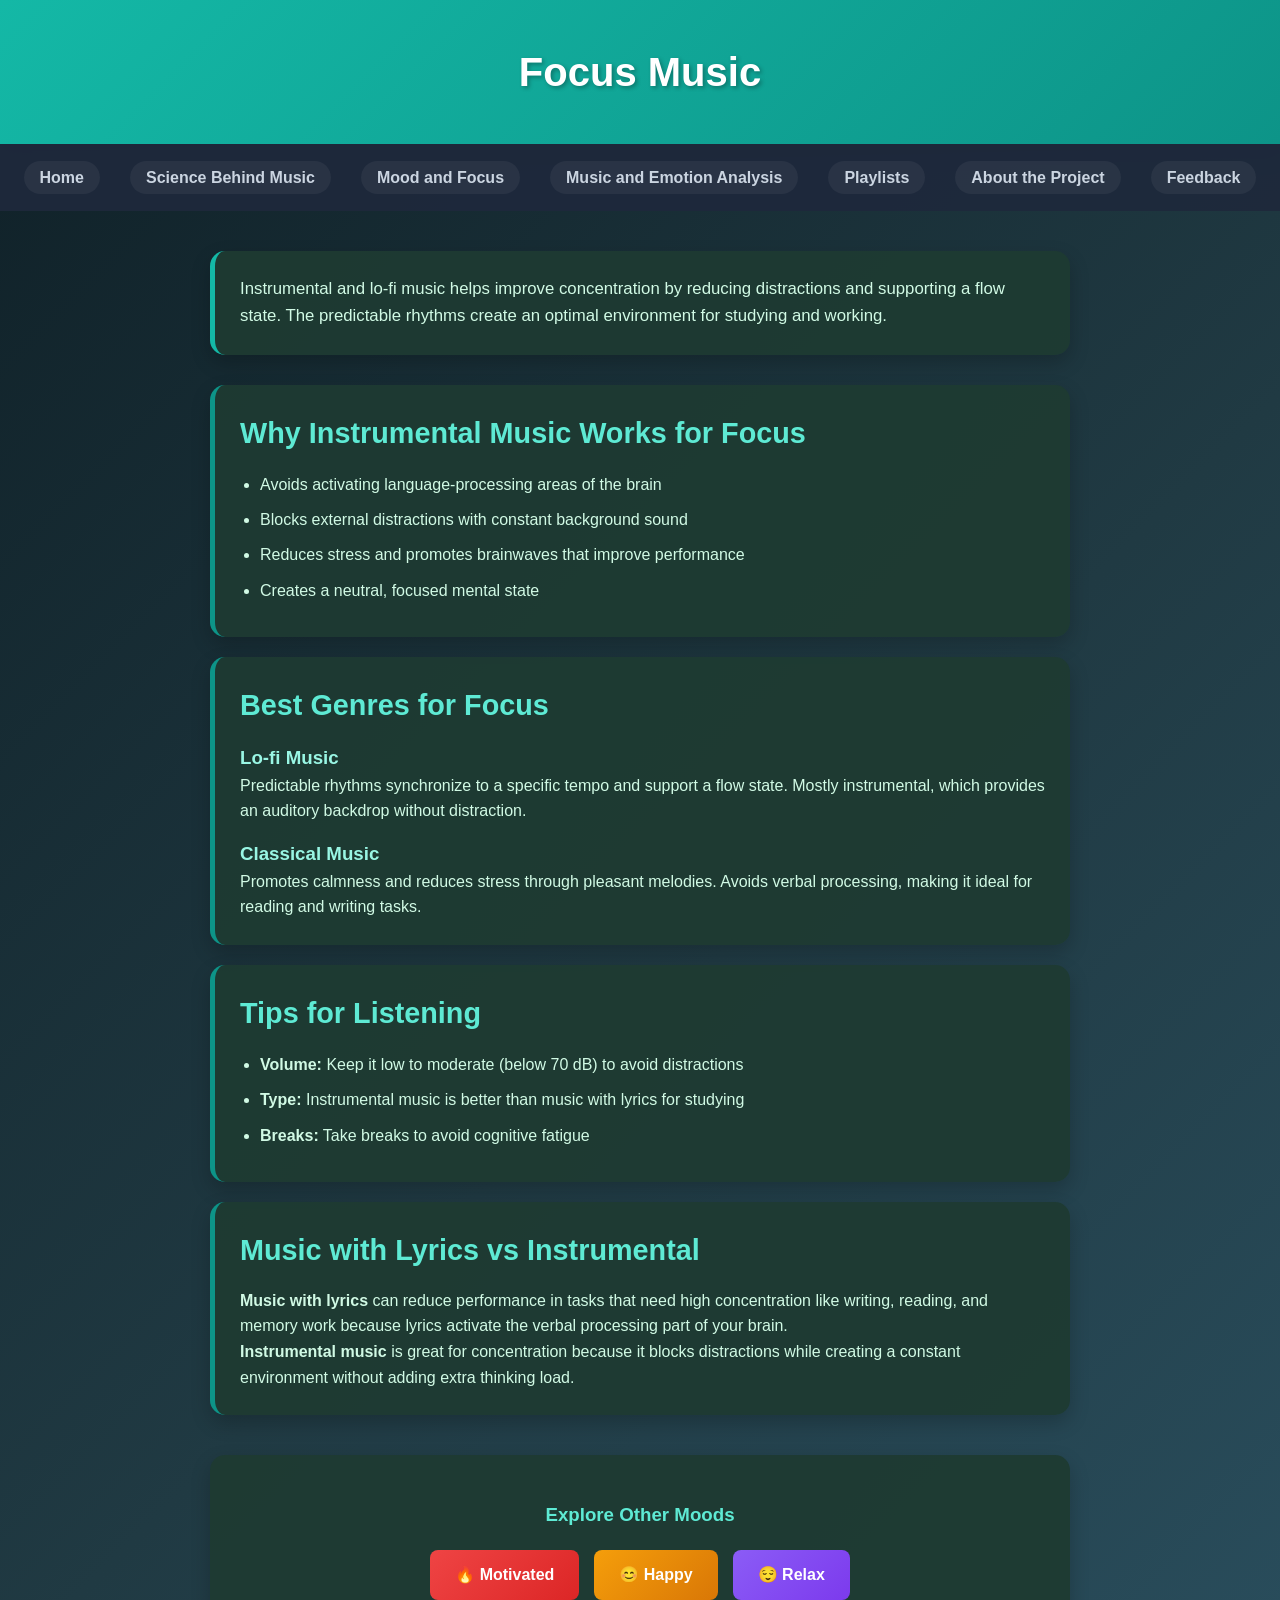
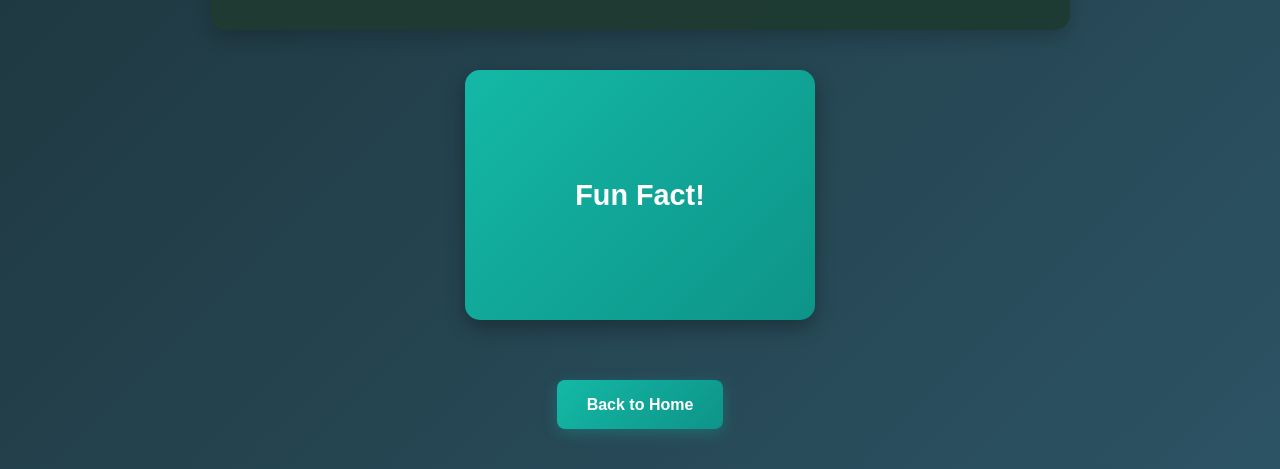
==== focus.html @ 076403a5 "Add files via upload" ====
<!DOCTYPE html>
<html lang="en">
<head>
    <meta charset="UTF-8">
    <meta name="viewport" content="width=device-width, initial-scale=1.0">
    <title>Focus Playlist</title>
    
    <style>
        * {
            margin: 0;
            padding: 0;
            box-sizing: border-box;
        }

        body {
            font-family: 'Segoe UI', Tahoma, Geneva, Verdana, sans-serif;
            background: linear-gradient(135deg, #0f2027 0%, #203a43 50%, #2c5364 100%);
            
            color: #d1fae5;
            line-height: 1.6;
            margin: 0;
            padding: 0;
        }

        header {
            background: linear-gradient(135deg, #14b8a6 0%, #0d9488 100%);
            padding: 40px 20px;
            text-align: center;
            box-shadow: 0 8px 20px rgba(0, 0, 0, 0.3);
        }

        header h1 {
            color: white;
            margin: 0;
            font-size: 2.5rem;
            font-weight: 700;
            text-shadow: 2px 2px 4px rgba(0, 0, 0, 0.3);
        }

        .container {
            max-width: 900px;
            margin: 40px auto;
            padding: 0 20px;
        }

        .intro {
            background: rgba(30, 58, 50, 0.95);
            
            padding: 25px;
            border-radius: 15px;
            margin-bottom: 30px;
            border-left: 5px solid #14b8a6;
            box-shadow: 0 8px 20px rgba(0, 0, 0, 0.2);
            font-size: 1.05rem;
        }

        .card {
            background: rgba(30, 58, 50, 0.95);
            
            padding: 25px;
            border-radius: 15px;
            margin-bottom: 20px;
            border-left: 5px solid #0d9488;
            box-shadow: 0 8px 20px rgba(0, 0, 0, 0.2);
            transition: all 0.3s ease;
        }

        .card:hover {
            transform: translateY(-5px);
            box-shadow: 0 12px 30px rgba(20, 184, 166, 0.3);
        }

        h2 {
            color: #5eead4;
            margin-bottom: 15px;
            font-size: 1.8rem;
            font-weight: 700;
        }

        h3 {
            color: #99f6e4;
            margin-top: 15px;
            font-weight: 600;
        }

        ul {
            margin-left: 20px;
        }

        li {
            margin-bottom: 8px;
            line-height: 1.7;
        }

        /* Flip card styles */
        .flip-card-container {
            display: flex;
            justify-content: center;
            margin: 40px 0;
        }

        .flip-card {
            background-color: transparent;
            width: 350px;
            height: 250px;
            perspective: 1000px;
        }

        .flip-card-inner {
            position: relative;
            width: 100%;
            height: 100%;
            text-align: center;
            transition: transform 0.6s;
            transform-style: preserve-3d;
        }

        .flip-card:hover .flip-card-inner {
            transform: rotateY(180deg);
        }

        .flip-card-front, .flip-card-back {
            position: absolute;
            width: 100%;
            height: 100%;
            backface-visibility: hidden;
            border-radius: 15px;
            overflow: hidden;
            box-shadow: 0 8px 20px rgba(0, 0, 0, 0.3);
        }

        .flip-card-front {
            background: linear-gradient(135deg, #14b8a6, #0d9488);
            color: white;
            display: flex;
            align-items: center;
            justify-content: center;
            font-size: 1.8rem;
            font-weight: bold;
        }

        .flip-card-back {
            background: linear-gradient(135deg, #0d9488, #0f766e);
            color: white;
            transform: rotateY(180deg);
            display: flex;
            align-items: center;
            justify-content: center;
            padding: 20px;
            font-size: 1.1rem;
        }

        .back-button {
            display: inline-block;
            background: linear-gradient(135deg, #14b8a6, #0d9488);
            color: white;
            padding: 12px 30px;
            border: none;
            border-radius: 8px;
            text-decoration: none;
            font-weight: 600;
            margin-top: 20px;
            transition: all 0.3s ease;
            box-shadow: 0 4px 15px rgba(20, 184, 166, 0.3);
        }

        .back-button:hover {
            background: linear-gradient(135deg, #0d9488, #0f766e);
            transform: translateY(-2px);
            box-shadow: 0 6px 20px rgba(20, 184, 166, 0.5);
        }

        .button-container {
            text-align: center;
            margin-top: 40px;
        }

        nav {
            background-color: rgba(30, 41, 59, 0.95);
            padding: 15px 0;
            
        }

        nav ul {
            list-style: none;
            margin: 0;
            padding: 0;
            display: flex;
            justify-content: center;
            flex-wrap: wrap;
        }

        nav li {
            margin: 5px 15px;
        }

        nav a {
            color: #cbd5e1;
            text-decoration: none;
            font-weight: 600;
            transition: color 0.3s;
            padding: 8px 16px;
            border-radius: 20px;
            background-color: rgba(255, 255, 255, 0.05);
        }

        nav a:hover {
            color: #a78bfa;
            background-color: rgba(167, 139, 250, 0.1);
        }

        .mood-navigation {
            background: rgba(30, 58, 50, 0.95);
            
            padding: 30px;
            border-radius: 15px;
            margin: 40px 0;
            text-align: center;
            box-shadow: 0 8px 20px rgba(0, 0, 0, 0.2);
        }

        .mood-navigation h3 {
            color: #5eead4;
            margin-bottom: 20px;
        }

        .mood-buttons {
            display: flex;
            gap: 15px;
            justify-content: center;
            flex-wrap: wrap;
        }

        .mood-btn {
            padding: 12px 25px;
            border: none;
            border-radius: 8px;
            text-decoration: none;
            font-weight: 600;
            font-size: 1rem;
            transition: transform 0.2s, box-shadow 0.2s;
            display: inline-block;
        }

        .mood-btn:hover {
            transform: translateY(-2px);
            box-shadow: 0 6px 15px rgba(0, 0, 0, 0.3);
        }

        .btn-focus {
            background: linear-gradient(135deg, #14b8a6, #0d9488);
            color: white;
        }

        .btn-motivated {
            background: linear-gradient(135deg, #ef4444, #dc2626);
            color: white;
        }

        .btn-happy {
            background: linear-gradient(135deg, #f59e0b, #d97706);
            color: white;
        }

        .btn-relax {
            background: linear-gradient(135deg, #8b5cf6, #7c3aed);
            color: white;
        }

        /* Mobile Styles */
        @media (max-width: 768px) {
            header {
                padding: 25px 15px;
            }

            header h1 {
                font-size: 1.8rem;
            }

            nav {
                padding: 10px 0;
            }

            nav ul {
                flex-direction: column;
                align-items: center;
                gap: 0.3rem;
            }

            nav li {
                margin: 0.3rem 0;
                width: 90%;
                text-align: center;
            }

            nav a {
                display: block;
                width: 100%;
                padding: 0.8rem 1rem;
                min-height: 44px;
            }

            .container {
                margin: 20px auto;
                padding: 0 15px;
            }

            .intro {
                padding: 20px;
                font-size: 1rem;
                margin-bottom: 20px;
            }

            .card {
                padding: 20px;
                margin-bottom: 15px;
            }

            h2 {
                font-size: 1.5rem;
                margin-bottom: 12px;
            }

            h3 {
                font-size: 1.2rem;
                margin-top: 12px;
            }

            ul {
                margin-left: 15px;
            }

            li {
                font-size: 0.95rem;
                margin-bottom: 6px;
            }

            .flip-card {
                width: 280px;
                height: 200px;
            }

            .flip-card-front {
                font-size: 1.4rem;
            }

            .flip-card-back {
                font-size: 1rem;
                padding: 15px;
            }

            .mood-navigation {
                padding: 20px;
                margin: 30px 0;
            }

            .mood-navigation h3 {
                font-size: 1.3rem;
                margin-bottom: 15px;
            }

            .mood-buttons {
                flex-direction: column;
                gap: 10px;
            }

            .mood-btn {
                padding: 12px 20px;
                width: 100%;
                min-height: 44px;
            }

            .back-button {
                padding: 12px 25px;
                font-size: 0.95rem;
            }

            .button-container {
                margin-top: 30px;
            }
        }

        /* Small Mobile Styles */
        @media (max-width: 480px) {
            header h1 {
                font-size: 1.5rem;
            }

            .intro, .card {
                padding: 15px;
            }

            h2 {
                font-size: 1.3rem;
            }

            h3 {
                font-size: 1.1rem;
            }

            .flip-card {
                width: 250px;
                height: 180px;
            }

            .flip-card-front {
                font-size: 1.2rem;
            }

            .flip-card-back {
                font-size: 0.9rem;
            }
        }

        /* Touch device optimizations */
        @media (hover: none) and (pointer: coarse) {
            .card:hover {
                transform: none;
            }

            .flip-card:hover .flip-card-inner {
                transform: none;
            }

            /* Make flip card work on tap for mobile */
            .flip-card:active .flip-card-inner {
                transform: rotateY(180deg);
            }

            .mood-btn:active {
                transform: translateY(-1px);
            }

            .back-button:active {
                transform: translateY(-1px);
            }
        }
    </style>
</head>
<body>

<header>
    <h1>Focus Music</h1>
</header>
<nav>
    <ul>
        <li><a href="index.html">Home</a></li>
        <li><a href="sciencebehindmusic.html">Science Behind Music</a></li>
        <li><a href="mood-focus.html">Mood and Focus</a></li>
        <li><a href="musicandemotionanalysis.html">Music and Emotion Analysis</a></li>
        <li><a href="playlists.html">Playlists</a></li>
        <li><a href="about.html">About the Project</a></li>
        <li><a href="feedback.html">Feedback</a></li>
    </ul>
</nav>

<div class="container">
    <section class="intro">
        <p>
            Instrumental and lo-fi music helps improve concentration by reducing distractions
            and supporting a flow state. The predictable rhythms create an optimal environment for studying and working.
        </p>
    </section>

    <div class="card">
        <h2>Why Instrumental Music Works for Focus</h2>
        <ul>
            <li>Avoids activating language-processing areas of the brain</li>
            <li>Blocks external distractions with constant background sound</li>
            <li>Reduces stress and promotes brainwaves that improve performance</li>
            <li>Creates a neutral, focused mental state</li>
        </ul>
    </div>

    <div class="card">
        <h2>Best Genres for Focus</h2>
        
        <h3>Lo-fi Music</h3>
        <p>Predictable rhythms synchronize to a specific tempo and support a flow state. Mostly instrumental, which provides an auditory backdrop without distraction.</p>
        
        <h3>Classical Music</h3>
        <p>Promotes calmness and reduces stress through pleasant melodies. Avoids verbal processing, making it ideal for reading and writing tasks.</p>
    </div>

    <div class="card">
        <h2>Tips for Listening</h2>
        <ul>
            <li><strong>Volume:</strong> Keep it low to moderate (below 70 dB) to avoid distractions</li>
            <li><strong>Type:</strong> Instrumental music is better than music with lyrics for studying</li>
            <li><strong>Breaks:</strong> Take breaks to avoid cognitive fatigue</li>
        </ul>
    </div>

    <div class="card">
        <h2>Music with Lyrics vs Instrumental</h2>
        <p><strong>Music with lyrics</strong> can reduce performance in tasks that need high concentration like writing, reading, and memory work because lyrics activate the verbal processing part of your brain.</p>
        
        <p><strong>Instrumental music</strong> is great for concentration because it blocks distractions while creating a constant environment without adding extra thinking load.</p>
    </div>

    <!-- Mood Navigation -->
    <div class="mood-navigation">
        <h3>Explore Other Moods</h3>
        <div class="mood-buttons">
            <a href="motivated.html" class="mood-btn btn-motivated">🔥 Motivated</a>
            <a href="happy.html" class="mood-btn btn-happy">😊 Happy</a>
            <a href="relax.html" class="mood-btn btn-relax">😌 Relax</a>
        </div>
    </div>

    <!-- Flip Card -->
    <div class="flip-card-container">
        <div class="flip-card">
            <div class="flip-card-inner">
                <div class="flip-card-front">
                    Fun Fact!
                </div>
                <div class="flip-card-back">
                    Focus music creates a "flow state" where your mind enters deep concentration without distraction!
                </div>
            </div>
        </div>
    </div>

    <div class="button-container">
        <a href="index.html" class="back-button">Back to Home</a>
    </div>
</div>

</body>
</html>
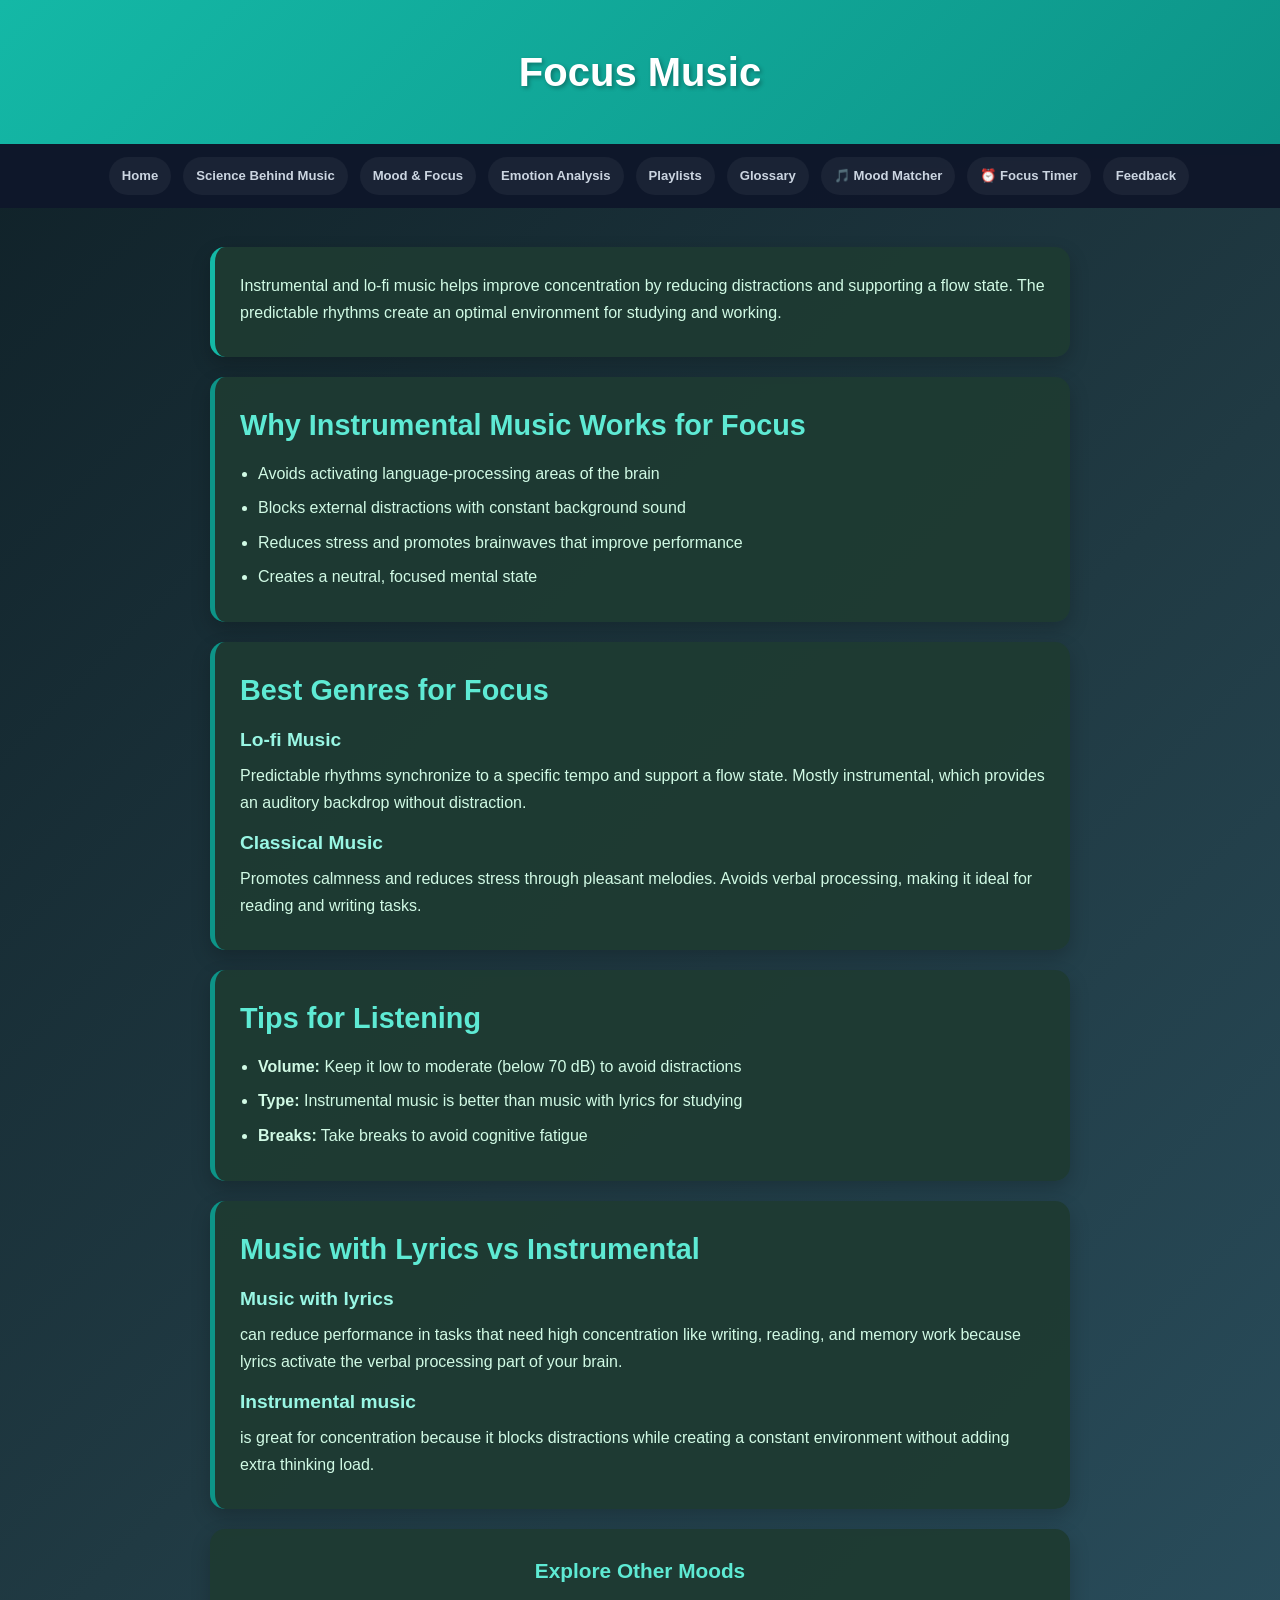
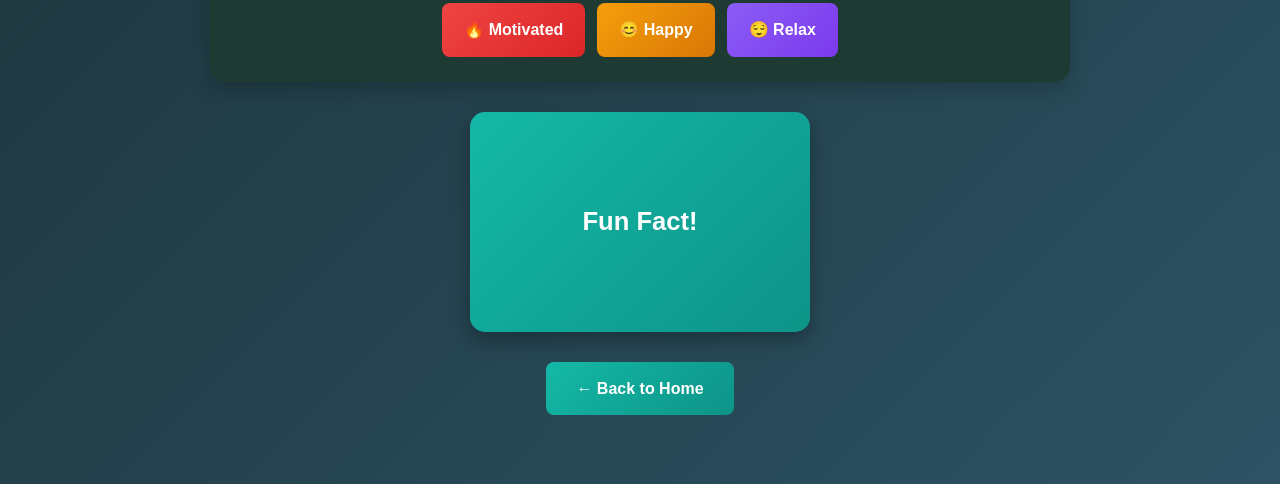
==== commit 18d8bd68: "Add files via upload" ====
--- a/focus.html
+++ b/focus.html
@@ -1,531 +1,124 @@
-<!DOCTYPE html>
-<html lang="en">
-<head>
-    <meta charset="UTF-8">
-    <meta name="viewport" content="width=device-width, initial-scale=1.0">
-    <title>Focus Playlist</title>
-    
-    <style>
-        * {
-            margin: 0;
-            padding: 0;
-            box-sizing: border-box;
-        }
-
-        body {
-            font-family: 'Segoe UI', Tahoma, Geneva, Verdana, sans-serif;
-            background: linear-gradient(135deg, #0f2027 0%, #203a43 50%, #2c5364 100%);
-            
-            color: #d1fae5;
-            line-height: 1.6;
-            margin: 0;
-            padding: 0;
-        }
-
-        header {
-            background: linear-gradient(135deg, #14b8a6 0%, #0d9488 100%);
-            padding: 40px 20px;
-            text-align: center;
-            box-shadow: 0 8px 20px rgba(0, 0, 0, 0.3);
-        }
-
-        header h1 {
-            color: white;
-            margin: 0;
-            font-size: 2.5rem;
-            font-weight: 700;
-            text-shadow: 2px 2px 4px rgba(0, 0, 0, 0.3);
-        }
-
-        .container {
-            max-width: 900px;
-            margin: 40px auto;
-            padding: 0 20px;
-        }
-
-        .intro {
-            background: rgba(30, 58, 50, 0.95);
-            
-            padding: 25px;
-            border-radius: 15px;
-            margin-bottom: 30px;
-            border-left: 5px solid #14b8a6;
-            box-shadow: 0 8px 20px rgba(0, 0, 0, 0.2);
-            font-size: 1.05rem;
-        }
-
-        .card {
-            background: rgba(30, 58, 50, 0.95);
-            
-            padding: 25px;
-            border-radius: 15px;
-            margin-bottom: 20px;
-            border-left: 5px solid #0d9488;
-            box-shadow: 0 8px 20px rgba(0, 0, 0, 0.2);
-            transition: all 0.3s ease;
-        }
-
-        .card:hover {
-            transform: translateY(-5px);
-            box-shadow: 0 12px 30px rgba(20, 184, 166, 0.3);
-        }
-
-        h2 {
-            color: #5eead4;
-            margin-bottom: 15px;
-            font-size: 1.8rem;
-            font-weight: 700;
-        }
-
-        h3 {
-            color: #99f6e4;
-            margin-top: 15px;
-            font-weight: 600;
-        }
-
-        ul {
-            margin-left: 20px;
-        }
-
-        li {
-            margin-bottom: 8px;
-            line-height: 1.7;
-        }
-
-        /* Flip card styles */
-        .flip-card-container {
-            display: flex;
-            justify-content: center;
-            margin: 40px 0;
-        }
-
-        .flip-card {
-            background-color: transparent;
-            width: 350px;
-            height: 250px;
-            perspective: 1000px;
-        }
-
-        .flip-card-inner {
-            position: relative;
-            width: 100%;
-            height: 100%;
-            text-align: center;
-            transition: transform 0.6s;
-            transform-style: preserve-3d;
-        }
-
-        .flip-card:hover .flip-card-inner {
-            transform: rotateY(180deg);
-        }
-
-        .flip-card-front, .flip-card-back {
-            position: absolute;
-            width: 100%;
-            height: 100%;
-            backface-visibility: hidden;
-            border-radius: 15px;
-            overflow: hidden;
-            box-shadow: 0 8px 20px rgba(0, 0, 0, 0.3);
-        }
-
-        .flip-card-front {
-            background: linear-gradient(135deg, #14b8a6, #0d9488);
-            color: white;
-            display: flex;
-            align-items: center;
-            justify-content: center;
-            font-size: 1.8rem;
-            font-weight: bold;
-        }
-
-        .flip-card-back {
-            background: linear-gradient(135deg, #0d9488, #0f766e);
-            color: white;
-            transform: rotateY(180deg);
-            display: flex;
-            align-items: center;
-            justify-content: center;
-            padding: 20px;
-            font-size: 1.1rem;
-        }
-
-        .back-button {
-            display: inline-block;
-            background: linear-gradient(135deg, #14b8a6, #0d9488);
-            color: white;
-            padding: 12px 30px;
-            border: none;
-            border-radius: 8px;
-            text-decoration: none;
-            font-weight: 600;
-            margin-top: 20px;
-            transition: all 0.3s ease;
-            box-shadow: 0 4px 15px rgba(20, 184, 166, 0.3);
-        }
-
-        .back-button:hover {
-            background: linear-gradient(135deg, #0d9488, #0f766e);
-            transform: translateY(-2px);
-            box-shadow: 0 6px 20px rgba(20, 184, 166, 0.5);
-        }
-
-        .button-container {
-            text-align: center;
-            margin-top: 40px;
-        }
-
-        nav {
-            background-color: rgba(30, 41, 59, 0.95);
-            padding: 15px 0;
-            
-        }
-
-        nav ul {
-            list-style: none;
-            margin: 0;
-            padding: 0;
-            display: flex;
-            justify-content: center;
-            flex-wrap: wrap;
-        }
-
-        nav li {
-            margin: 5px 15px;
-        }
-
-        nav a {
-            color: #cbd5e1;
-            text-decoration: none;
-            font-weight: 600;
-            transition: color 0.3s;
-            padding: 8px 16px;
-            border-radius: 20px;
-            background-color: rgba(255, 255, 255, 0.05);
-        }
-
-        nav a:hover {
-            color: #a78bfa;
-            background-color: rgba(167, 139, 250, 0.1);
-        }
-
-        .mood-navigation {
-            background: rgba(30, 58, 50, 0.95);
-            
-            padding: 30px;
-            border-radius: 15px;
-            margin: 40px 0;
-            text-align: center;
-            box-shadow: 0 8px 20px rgba(0, 0, 0, 0.2);
-        }
-
-        .mood-navigation h3 {
-            color: #5eead4;
-            margin-bottom: 20px;
-        }
-
-        .mood-buttons {
-            display: flex;
-            gap: 15px;
-            justify-content: center;
-            flex-wrap: wrap;
-        }
-
-        .mood-btn {
-            padding: 12px 25px;
-            border: none;
-            border-radius: 8px;
-            text-decoration: none;
-            font-weight: 600;
-            font-size: 1rem;
-            transition: transform 0.2s, box-shadow 0.2s;
-            display: inline-block;
-        }
-
-        .mood-btn:hover {
-            transform: translateY(-2px);
-            box-shadow: 0 6px 15px rgba(0, 0, 0, 0.3);
-        }
-
-        .btn-focus {
-            background: linear-gradient(135deg, #14b8a6, #0d9488);
-            color: white;
-        }
-
-        .btn-motivated {
-            background: linear-gradient(135deg, #ef4444, #dc2626);
-            color: white;
-        }
-
-        .btn-happy {
-            background: linear-gradient(135deg, #f59e0b, #d97706);
-            color: white;
-        }
-
-        .btn-relax {
-            background: linear-gradient(135deg, #8b5cf6, #7c3aed);
-            color: white;
-        }
-
-        /* Mobile Styles */
-        @media (max-width: 768px) {
-            header {
-                padding: 25px 15px;
-            }
-
-            header h1 {
-                font-size: 1.8rem;
-            }
-
-            nav {
-                padding: 10px 0;
-            }
-
-            nav ul {
-                flex-direction: column;
-                align-items: center;
-                gap: 0.3rem;
-            }
-
-            nav li {
-                margin: 0.3rem 0;
-                width: 90%;
-                text-align: center;
-            }
-
-            nav a {
-                display: block;
-                width: 100%;
-                padding: 0.8rem 1rem;
-                min-height: 44px;
-            }
-
-            .container {
-                margin: 20px auto;
-                padding: 0 15px;
-            }
-
-            .intro {
-                padding: 20px;
-                font-size: 1rem;
-                margin-bottom: 20px;
-            }
-
-            .card {
-                padding: 20px;
-                margin-bottom: 15px;
-            }
-
-            h2 {
-                font-size: 1.5rem;
-                margin-bottom: 12px;
-            }
-
-            h3 {
-                font-size: 1.2rem;
-                margin-top: 12px;
-            }
-
-            ul {
-                margin-left: 15px;
-            }
-
-            li {
-                font-size: 0.95rem;
-                margin-bottom: 6px;
-            }
-
-            .flip-card {
-                width: 280px;
-                height: 200px;
-            }
-
-            .flip-card-front {
-                font-size: 1.4rem;
-            }
-
-            .flip-card-back {
-                font-size: 1rem;
-                padding: 15px;
-            }
-
-            .mood-navigation {
-                padding: 20px;
-                margin: 30px 0;
-            }
-
-            .mood-navigation h3 {
-                font-size: 1.3rem;
-                margin-bottom: 15px;
-            }
-
-            .mood-buttons {
-                flex-direction: column;
-                gap: 10px;
-            }
-
-            .mood-btn {
-                padding: 12px 20px;
-                width: 100%;
-                min-height: 44px;
-            }
-
-            .back-button {
-                padding: 12px 25px;
-                font-size: 0.95rem;
-            }
-
-            .button-container {
-                margin-top: 30px;
-            }
-        }
-
-        /* Small Mobile Styles */
-        @media (max-width: 480px) {
-            header h1 {
-                font-size: 1.5rem;
-            }
-
-            .intro, .card {
-                padding: 15px;
-            }
-
-            h2 {
-                font-size: 1.3rem;
-            }
-
-            h3 {
-                font-size: 1.1rem;
-            }
-
-            .flip-card {
-                width: 250px;
-                height: 180px;
-            }
-
-            .flip-card-front {
-                font-size: 1.2rem;
-            }
-
-            .flip-card-back {
-                font-size: 0.9rem;
-            }
-        }
-
-        /* Touch device optimizations */
-        @media (hover: none) and (pointer: coarse) {
-            .card:hover {
-                transform: none;
-            }
-
-            .flip-card:hover .flip-card-inner {
-                transform: none;
-            }
-
-            /* Make flip card work on tap for mobile */
-            .flip-card:active .flip-card-inner {
-                transform: rotateY(180deg);
-            }
-
-            .mood-btn:active {
-                transform: translateY(-1px);
-            }
-
-            .back-button:active {
-                transform: translateY(-1px);
-            }
-        }
-    </style>
-</head>
-<body>
-
-<header>
-    <h1>Focus Music</h1>
-</header>
-<nav>
-    <ul>
-        <li><a href="index.html">Home</a></li>
-        <li><a href="sciencebehindmusic.html">Science Behind Music</a></li>
-        <li><a href="mood-focus.html">Mood and Focus</a></li>
-        <li><a href="musicandemotionanalysis.html">Music and Emotion Analysis</a></li>
-        <li><a href="playlists.html">Playlists</a></li>
-        <li><a href="about.html">About the Project</a></li>
-        <li><a href="feedback.html">Feedback</a></li>
-    </ul>
-</nav>
-
-<div class="container">
-    <section class="intro">
-        <p>
-            Instrumental and lo-fi music helps improve concentration by reducing distractions
-            and supporting a flow state. The predictable rhythms create an optimal environment for studying and working.
-        </p>
-    </section>
-
-    <div class="card">
-        <h2>Why Instrumental Music Works for Focus</h2>
-        <ul>
-            <li>Avoids activating language-processing areas of the brain</li>
-            <li>Blocks external distractions with constant background sound</li>
-            <li>Reduces stress and promotes brainwaves that improve performance</li>
-            <li>Creates a neutral, focused mental state</li>
-        </ul>
-    </div>
-
-    <div class="card">
-        <h2>Best Genres for Focus</h2>
-        
-        <h3>Lo-fi Music</h3>
-        <p>Predictable rhythms synchronize to a specific tempo and support a flow state. Mostly instrumental, which provides an auditory backdrop without distraction.</p>
-        
-        <h3>Classical Music</h3>
-        <p>Promotes calmness and reduces stress through pleasant melodies. Avoids verbal processing, making it ideal for reading and writing tasks.</p>
-    </div>
-
-    <div class="card">
-        <h2>Tips for Listening</h2>
-        <ul>
-            <li><strong>Volume:</strong> Keep it low to moderate (below 70 dB) to avoid distractions</li>
-            <li><strong>Type:</strong> Instrumental music is better than music with lyrics for studying</li>
-            <li><strong>Breaks:</strong> Take breaks to avoid cognitive fatigue</li>
-        </ul>
-    </div>
-
-    <div class="card">
-        <h2>Music with Lyrics vs Instrumental</h2>
-        <p><strong>Music with lyrics</strong> can reduce performance in tasks that need high concentration like writing, reading, and memory work because lyrics activate the verbal processing part of your brain.</p>
-        
-        <p><strong>Instrumental music</strong> is great for concentration because it blocks distractions while creating a constant environment without adding extra thinking load.</p>
-    </div>
-
-    <!-- Mood Navigation -->
-    <div class="mood-navigation">
-        <h3>Explore Other Moods</h3>
-        <div class="mood-buttons">
-            <a href="motivated.html" class="mood-btn btn-motivated">🔥 Motivated</a>
-            <a href="happy.html" class="mood-btn btn-happy">😊 Happy</a>
-            <a href="relax.html" class="mood-btn btn-relax">😌 Relax</a>
-        </div>
-    </div>
-
-    <!-- Flip Card -->
-    <div class="flip-card-container">
-        <div class="flip-card">
-            <div class="flip-card-inner">
-                <div class="flip-card-front">
-                    Fun Fact!
-                </div>
-                <div class="flip-card-back">
-                    Focus music creates a "flow state" where your mind enters deep concentration without distraction!
-                </div>
-            </div>
-        </div>
-    </div>
-
-    <div class="button-container">
-        <a href="index.html" class="back-button">Back to Home</a>
-    </div>
-</div>
-
-</body>
+<!DOCTYPE html>
+<html lang="en">
+<head>
+    <meta charset="UTF-8">
+    <meta name="viewport" content="width=device-width, initial-scale=1.0, maximum-scale=5.0">
+    <title>Focus Music</title>
+    <style>
+        body { font-family:'Segoe UI',Tahoma,Geneva,Verdana,sans-serif; background:linear-gradient(135deg,#0f2027,#203a43,#2c5364); color:#d1fae5; margin:0; padding:0; }
+        header { background:linear-gradient(135deg,#14b8a6,#0d9488); padding:clamp(1rem,4vw,2.5rem) 1rem; text-align:center; box-shadow:0 8px 20px rgba(0,0,0,0.3); }
+        header h1 { color:white; font-size:clamp(1.5rem,5vw,2.5rem); font-weight:700; text-shadow:2px 2px 4px rgba(0,0,0,0.3); }
+        nav { background:rgba(15,23,42,0.98); }
+        .container { max-width:900px; margin:0 auto; padding:clamp(14px,3vw,40px) clamp(12px,3vw,20px); display:flex; flex-direction:column; gap:clamp(12px,2vw,20px); }
+        .intro { background:rgba(30,58,50,0.95); padding:clamp(14px,3vw,25px); border-radius:15px; border-left:5px solid #14b8a6; box-shadow:0 8px 20px rgba(0,0,0,0.2); font-size:clamp(0.9rem,2.5vw,1.05rem); line-height:1.7; }
+        .card { background:rgba(30,58,50,0.95); padding:clamp(14px,3vw,25px); border-radius:15px; border-left:5px solid #0d9488; box-shadow:0 8px 20px rgba(0,0,0,0.2); transition:all 0.3s; }
+        h2 { color:#5eead4; margin-bottom:12px; font-size:clamp(1.15rem,4vw,1.8rem); font-weight:700; }
+        h3 { color:#99f6e4; margin-top:12px; margin-bottom:6px; font-weight:600; font-size:clamp(1rem,3vw,1.2rem); }
+        p  { font-size:clamp(0.9rem,2.5vw,1rem); line-height:1.7; margin-bottom:6px; }
+        ul { margin-left:18px; } li { margin-bottom:7px; font-size:clamp(0.9rem,2.5vw,1rem); line-height:1.7; }
+        .mood-navigation { background:rgba(30,58,50,0.95); padding:clamp(14px,3vw,25px); border-radius:15px; text-align:center; box-shadow:0 8px 20px rgba(0,0,0,0.2); }
+        .mood-navigation h3 { color:#5eead4; margin-bottom:16px; margin-top:0; font-size:clamp(1rem,3.5vw,1.3rem); }
+        .mood-buttons { display:flex; gap:12px; justify-content:center; flex-wrap:wrap; }
+        .mood-btn { padding:14px 22px; border:none; border-radius:8px; text-decoration:none; font-weight:700; font-size:clamp(0.9rem,3vw,1rem); transition:transform 0.2s; display:inline-flex; align-items:center; justify-content:center; min-height:52px; color:white; }
+        .mood-btn:active { transform:scale(0.97); }
+        .btn-focus { background:linear-gradient(135deg,#14b8a6,#0d9488); }
+.btn-motivated { background:linear-gradient(135deg,#ef4444,#dc2626); }
+.btn-happy { background:linear-gradient(135deg,#f59e0b,#d97706); }
+.btn-relax { background:linear-gradient(135deg,#8b5cf6,#7c3aed); }
+        @media (max-width:600px) { .mood-buttons { flex-direction:column; } .mood-btn { width:100%; } }
+        .flip-card-container { display:flex; justify-content:center; margin:10px 0; }
+        .flip-card { background:transparent; width:clamp(240px,70vw,340px); height:clamp(150px,38vw,220px); perspective:1000px; cursor:pointer; }
+        .flip-card-inner { position:relative; width:100%; height:100%; text-align:center; transition:transform 0.6s; transform-style:preserve-3d; }
+        .flip-card:hover .flip-card-inner { transform:rotateY(180deg); }
+        .flip-card-front,.flip-card-back { position:absolute; width:100%; height:100%; backface-visibility:hidden; border-radius:15px; display:flex; align-items:center; justify-content:center; padding:16px; box-shadow:0 8px 20px rgba(0,0,0,0.3); }
+        .flip-card-front { background:linear-gradient(135deg,#14b8a6,#0d9488); color:white; font-size:clamp(1rem,4vw,1.6rem); font-weight:bold; }
+        .flip-card-back  { background:linear-gradient(135deg,#14b8a6,#0d9488); color:white; transform:rotateY(180deg); font-size:clamp(0.85rem,3vw,1rem); }
+        .button-container { text-align:center; padding-bottom:clamp(16px,3vw,30px); }
+        .back-button { display:inline-flex; align-items:center; justify-content:center; background:linear-gradient(135deg,#14b8a6,#0d9488); color:white; padding:14px 30px; border-radius:8px; text-decoration:none; font-weight:700; font-size:clamp(0.9rem,3vw,1rem); min-height:52px; transition:opacity 0.2s; }
+        .back-button:active { opacity:0.82; }
+    
+    *, *::before, *::after { margin:0; padding:0; box-sizing:border-box; -webkit-tap-highlight-color:transparent; }
+    html { scroll-behavior:smooth; }
+    body { line-height:1.6; min-height:100vh; min-height:100dvh; }
+    img  { max-width:100%; display:block; }
+    input,select,textarea { font-size:16px !important; }
+    nav { position:relative; }
+    .nav-toggle { display:none; width:100%; background:none; border:none; color:#cbd5e1; font-size:1rem; font-weight:600; font-family:inherit; padding:0 20px; text-align:left; cursor:pointer; align-items:center; justify-content:space-between; min-height:52px; border-bottom:1px solid rgba(255,255,255,0.07); }
+    .nav-icon { font-size:1.1rem; transition:transform 0.25s; display:inline-block; }
+    .nav-icon.open { transform:rotate(180deg); }
+    nav ul { list-style:none; display:flex; justify-content:center; flex-wrap:wrap; padding:10px 8px; gap:4px; }
+    nav li { margin:3px 4px; }
+    nav a { color:#cbd5e1; text-decoration:none; font-weight:600; font-size:0.82rem; padding:8px 13px; border-radius:20px; background:rgba(255,255,255,0.05); display:block; transition:background 0.2s,color 0.2s; white-space:nowrap; }
+    nav a:hover { color:#a78bfa; background:rgba(167,139,250,0.15); }
+    @media (max-width:700px) {
+        .nav-toggle { display:flex; }
+        nav ul { display:none !important; flex-direction:column !important; padding:0 0 10px !important; gap:0 !important; flex-wrap:nowrap !important; }
+        nav ul.open { display:flex !important; }
+        nav li { margin:0 !important; width:100% !important; }
+        nav a { border-radius:0 !important; padding:14px 22px !important; background:none !important; font-size:0.95rem !important; white-space:normal !important; border-bottom:1px solid rgba(255,255,255,0.05) !important; min-height:52px; display:flex !important; align-items:center; }
+        nav a:active { background:rgba(167,139,250,0.12) !important; color:#a78bfa !important; }
+    }
+    @media (hover:none) and (pointer:coarse) {
+        .card:hover,.section:hover,article:hover,.term-card:hover,.theory-card:hover,.song-card:hover,.process-item:hover,.genre-effects:hover,.key-point:hover,.comparison-card:hover,.intro-section:hover,.brain-section:hover,.mechanisms-section:hover,.science-box:hover,form:hover,.part2:hover,#moods > div:hover,#reflection li:hover,.question-box:hover { transform:none !important; }
+        .flip-card:hover .flip-card-inner { transform:none !important; }
+        .flip-card:active .flip-card-inner { transform:rotateY(180deg); }
+    }
+
+    </style>
+</head>
+<body>
+<header><h1>Focus Music</h1></header>
+<nav>
+    <button class="nav-toggle" id="nav-toggle" onclick="toggleNav()" aria-expanded="false" aria-label="Open navigation">
+        Menu <span class="nav-icon" id="nav-icon">&#9662;</span>
+    </button>
+    <ul id="nav-menu">
+        <li><a href="index.html">Home</a></li>
+        <li><a href="sciencebehindmusic.html">Science Behind Music</a></li>
+        <li><a href="moodandfocus.html">Mood &amp; Focus</a></li>
+        <li><a href="musicandemotionanalysis.html">Emotion Analysis</a></li>
+        <li><a href="playlists.html">Playlists</a></li>
+        <li><a href="glossary.html">Glossary</a></li>
+        <li><a href="moodmatcher.html">&#127925; Mood Matcher</a></li>
+        <li><a href="focustimer.html">&#9200; Focus Timer</a></li>
+        <li><a href="index.html#feedback">Feedback</a></li>
+    </ul>
+</nav>
+<div class="container">
+    <section class="intro"><p>Instrumental and lo-fi music helps improve concentration by reducing distractions and supporting a flow state. The predictable rhythms create an optimal environment for studying and working.</p></section>
+    <div class="card"><h2>Why Instrumental Music Works for Focus</h2><ul><li>Avoids activating language-processing areas of the brain</li><li>Blocks external distractions with constant background sound</li><li>Reduces stress and promotes brainwaves that improve performance</li><li>Creates a neutral, focused mental state</li></ul></div><div class="card"><h2>Best Genres for Focus</h2><h3>Lo-fi Music</h3><p>Predictable rhythms synchronize to a specific tempo and support a flow state. Mostly instrumental, which provides an auditory backdrop without distraction.</p><h3>Classical Music</h3><p>Promotes calmness and reduces stress through pleasant melodies. Avoids verbal processing, making it ideal for reading and writing tasks.</p></div><div class="card"><h2>Tips for Listening</h2><ul><li><strong>Volume:</strong> Keep it low to moderate (below 70 dB) to avoid distractions</li><li><strong>Type:</strong> Instrumental music is better than music with lyrics for studying</li><li><strong>Breaks:</strong> Take breaks to avoid cognitive fatigue</li></ul></div><div class="card"><h2>Music with Lyrics vs Instrumental</h2><h3>Music with lyrics</h3><p>can reduce performance in tasks that need high concentration like writing, reading, and memory work because lyrics activate the verbal processing part of your brain.</p><h3>Instrumental music</h3><p>is great for concentration because it blocks distractions while creating a constant environment without adding extra thinking load.</p></div>
+    <div class="mood-navigation">
+        <h3>Explore Other Moods</h3>
+        <div class="mood-buttons"><a href="motivated.html" class="mood-btn btn-motivated">&#128293; Motivated</a><a href="happy.html" class="mood-btn btn-happy">&#128522; Happy</a><a href="relax.html" class="mood-btn btn-relax">&#128524; Relax</a></div>
+    </div>
+    <div class="flip-card-container">
+        <div class="flip-card" onclick="this.querySelector('.flip-card-inner').style.transform=this.querySelector('.flip-card-inner').style.transform?'':'rotateY(180deg)'">
+            <div class="flip-card-inner">
+                <div class="flip-card-front">Fun Fact!</div>
+                <div class="flip-card-back">Focus music creates a "flow state" where your mind enters deep concentration without distraction!</div>
+            </div>
+        </div>
+    </div>
+    <div class="button-container"><a href="index.html" class="back-button">&#8592; Back to Home</a></div>
+</div>
+<script>
+(function(){
+    function toggleNav(){
+        var m=document.getElementById('nav-menu'),i=document.getElementById('nav-icon'),b=document.getElementById('nav-toggle');
+        if(!m)return;
+        var open=m.classList.toggle('open');
+        if(i)i.classList.toggle('open',open);
+        if(b)b.setAttribute('aria-expanded',String(open));
+    }
+    window.toggleNav=toggleNav;
+    document.addEventListener('DOMContentLoaded',function(){
+        var menu=document.getElementById('nav-menu');
+        if(!menu)return;
+        menu.querySelectorAll('a').forEach(function(a){
+            a.addEventListener('click',function(){menu.classList.remove('open');var i=document.getElementById('nav-icon');if(i)i.classList.remove('open');});
+        });
+    });
+})();
+</script>
+</body>
 </html>
